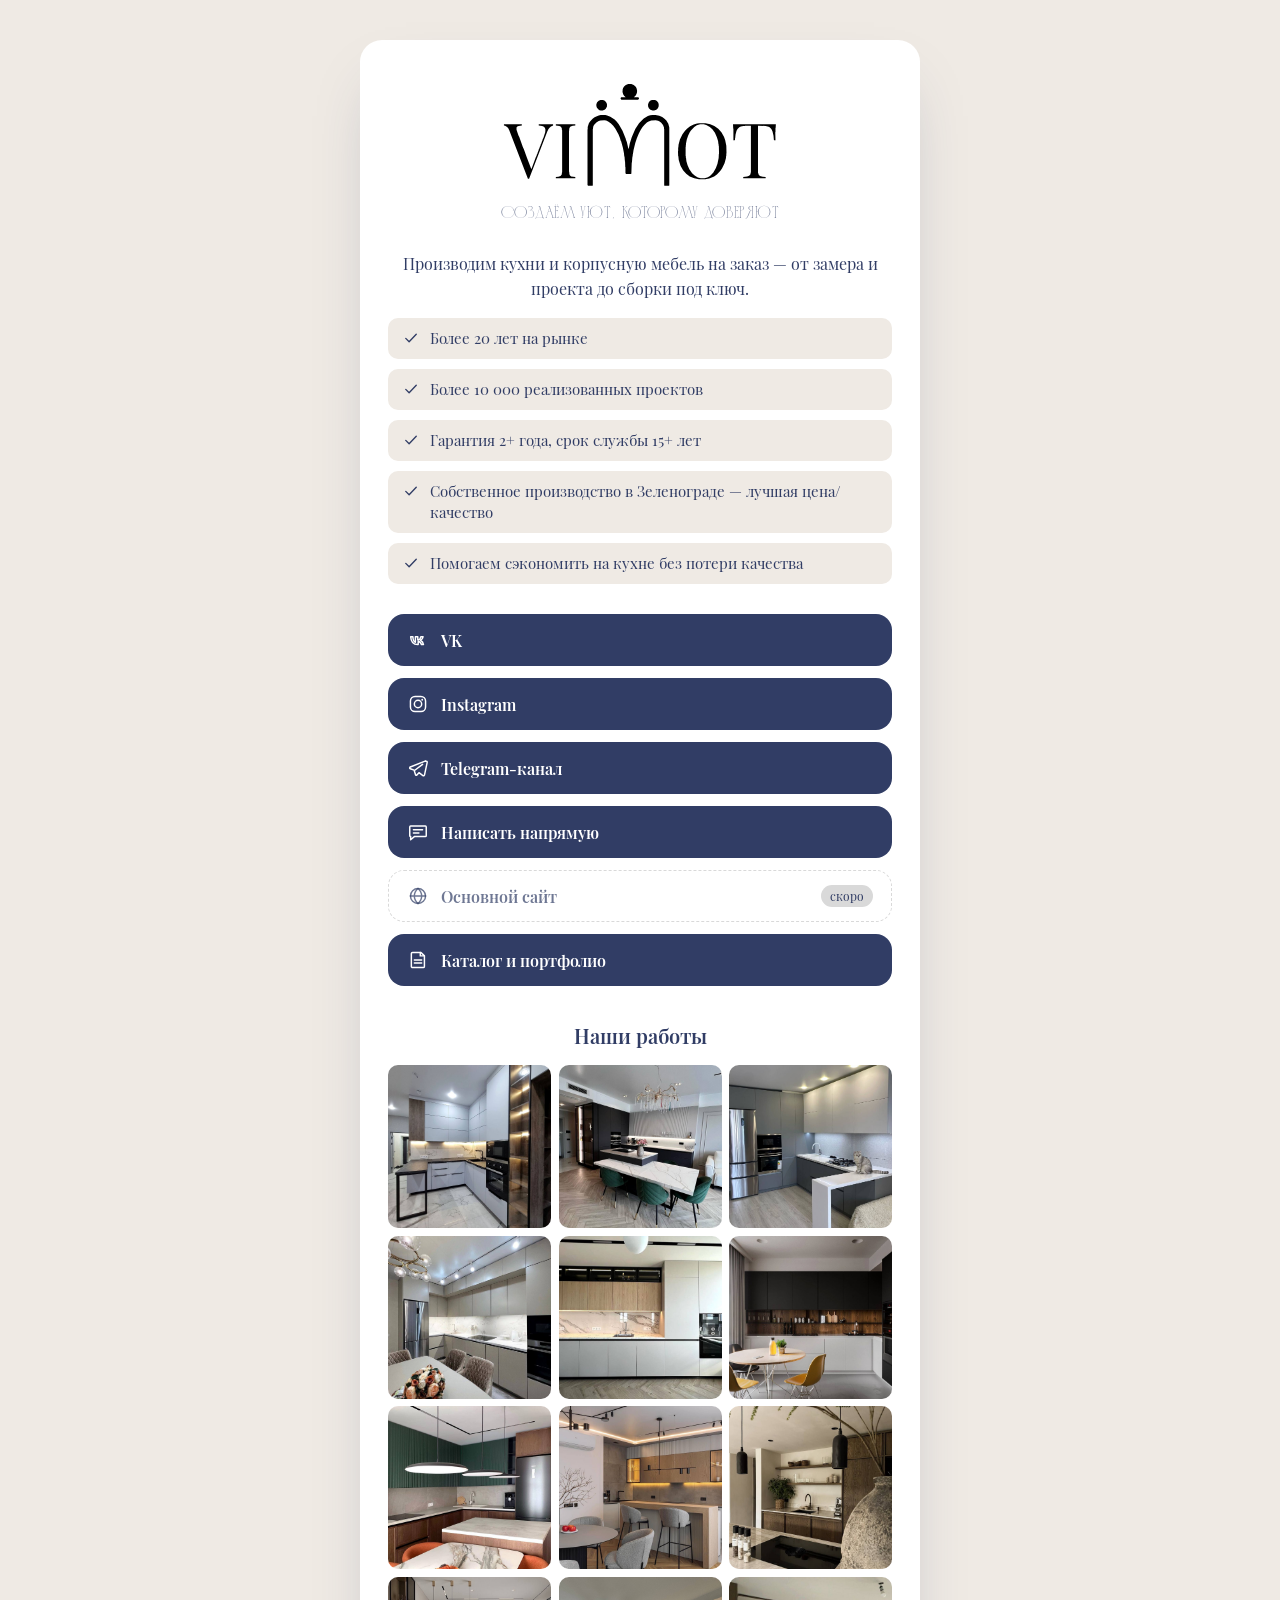
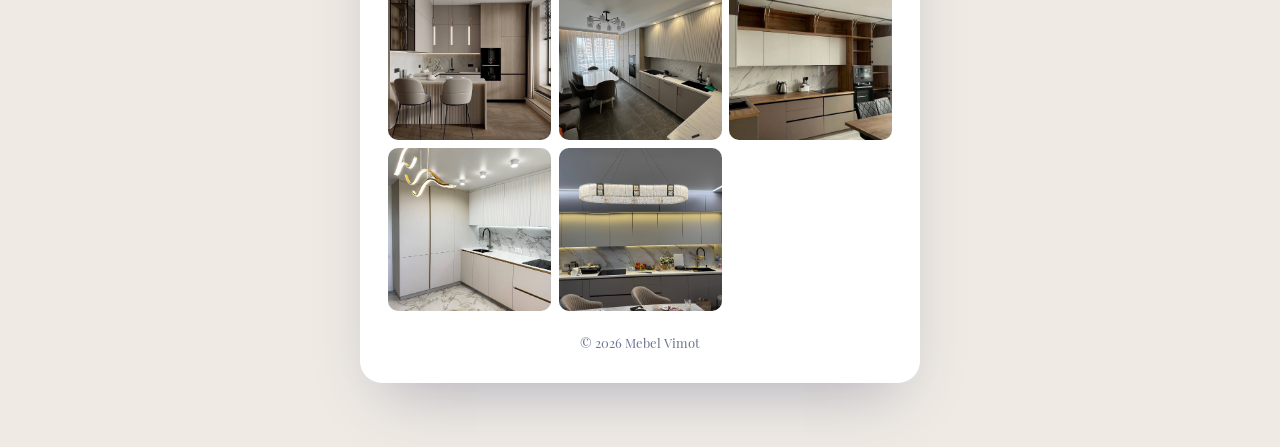
==== index.html @ 08127fa8 "Первая версия тап-линка Mebel Vimot Одностраничный переходник: соцсети, прямой контакт, галерея рабо" ====
<!doctype html>
<html lang="ru">
<head>
  <meta charset="UTF-8" />
  <meta name="viewport" content="width=device-width, initial-scale=1" />
  <title>Mebel Vimot — кухни и корпусная мебель на заказ</title>
  <meta name="description" content="Mebel Vimot — кухни и корпусная мебель на заказ. Соцсети, прямой контакт и портфолио работ." />

  <link rel="icon" type="image/svg+xml" href="assets/logo/logo.svg" />
  <meta property="og:title" content="Mebel Vimot" />
  <meta property="og:description" content="Кухни и корпусная мебель на заказ — создаём уют, которому доверяют." />
  <meta property="og:image" content="assets/images/gallery/kitchen-01.jpg" />
  <meta property="og:type" content="website" />

  <link rel="stylesheet" href="css/variables.css" />
  <link rel="stylesheet" href="css/style.css" />
  <link rel="stylesheet" href="css/animations.css" />
</head>
<body>
  <div class="page">
    <div class="card">
      <header class="hero">
        <img class="hero__logo" src="assets/logo/logo.svg" alt="Mebel Vimot" />
        <p class="hero__slogan">создаём уют, которому доверяют</p>
      </header>

      <section class="about">
        <p class="about__text" data-about-text></p>
        <ul class="about__list" data-about-list></ul>
      </section>

      <nav class="links" data-links aria-label="Ссылки"></nav>

      <section class="gallery">
        <h2 class="gallery__title" data-gallery-title></h2>
        <div class="gallery__grid" data-gallery-grid></div>
      </section>

      <footer class="footer">© 2026 Mebel Vimot</footer>
    </div>
  </div>

  <div class="lightbox" data-lightbox>
    <button type="button" class="lightbox__close" data-lightbox-close aria-label="Закрыть">
      <svg viewBox="0 0 24 24" fill="none" stroke="currentColor" stroke-width="1.8" stroke-linecap="round"><path d="M5 5l14 14M19 5 5 19"/></svg>
    </button>
    <button type="button" class="lightbox__nav lightbox__nav--prev" data-lightbox-prev aria-label="Предыдущее фото">
      <svg viewBox="0 0 24 24" fill="none" stroke="currentColor" stroke-width="1.8" stroke-linecap="round" stroke-linejoin="round"><path d="M14.5 5.5 8 12l6.5 6.5"/></svg>
    </button>
    <img src="" alt="Фото работы Mebel Vimot" />
    <button type="button" class="lightbox__nav lightbox__nav--next" data-lightbox-next aria-label="Следующее фото">
      <svg viewBox="0 0 24 24" fill="none" stroke="currentColor" stroke-width="1.8" stroke-linecap="round" stroke-linejoin="round"><path d="M14.5 5.5 8 12l6.5 6.5"/></svg>
    </button>
  </div>

  <script src="js/config.js"></script>
  <script src="js/main.js"></script>
</body>
</html>
---- css/variables.css ----
@font-face {
  font-family: "Playfair Display";
  src: url("../assets/fonts/PlayfairDisplay-Regular.ttf") format("truetype");
  font-weight: 400;
  font-style: normal;
  font-display: swap;
}
@font-face {
  font-family: "Playfair Display";
  src: url("../assets/fonts/PlayfairDisplay-Italic.ttf") format("truetype");
  font-weight: 400;
  font-style: italic;
  font-display: swap;
}
@font-face {
  font-family: "Playfair Display";
  src: url("../assets/fonts/PlayfairDisplay-SemiBold.ttf") format("truetype");
  font-weight: 600;
  font-style: normal;
  font-display: swap;
}
@font-face {
  font-family: "Mirra";
  src: url("../assets/fonts/Mirra.otf") format("opentype");
  font-weight: 400;
  font-style: normal;
  font-display: swap;
}

:root {
  /* Фирменные цвета Mebel Vimot */
  --color-primary: #313d65;
  --color-primary-soft: #4d5c8f;
  --color-bg: #efeae4;
  --color-surface: #ffffff;
  --color-muted: #d9d9d9;
  --color-text: #313d65;
  --color-text-soft: #313d65b3;

  /* Шрифты */
  --font-display: "Mirra", "Playfair Display", Georgia, serif;
  --font-heading: "Playfair Display", Georgia, serif;
  --font-body: "Playfair Display", Georgia, serif;

  --radius-lg: 22px;
  --radius-md: 16px;
  --radius-sm: 10px;

  --shadow-card: 0 30px 60px -25px rgba(49, 61, 101, 0.35);
  --shadow-btn: 0 10px 24px -12px rgba(49, 61, 101, 0.45);

  --ease-out: cubic-bezier(0.16, 1, 0.3, 1);
}
---- css/style.css ----
* {
  box-sizing: border-box;
}

html,
body {
  margin: 0;
  padding: 0;
}

body {
  background: var(--color-bg);
  color: var(--color-text);
  font-family: var(--font-body);
  min-height: 100svh;
  display: flex;
  justify-content: center;
  padding: 40px 16px 64px;
  overflow-x: hidden;
}

.page {
  width: 100%;
  max-width: 560px;
  min-width: 0;
}

.card {
  background: var(--color-surface);
  border-radius: var(--radius-lg);
  padding: 40px 28px 32px;
  box-shadow: var(--shadow-card);
  position: relative;
  overflow: hidden;
}

.card::before {
  content: "";
  position: absolute;
  inset: -40% -40% auto auto;
  width: 60%;
  aspect-ratio: 1;
  background: radial-gradient(circle, var(--color-primary) 0%, transparent 70%);
  opacity: 0.06;
  pointer-events: none;
}

/* ---------- Hero ---------- */
.hero {
  text-align: center;
  margin-bottom: 28px;
}

.hero__logo {
  width: min(280px, 78%);
  height: auto;
  display: block;
  margin: 0 auto 14px;
}

.hero__slogan {
  margin: 0;
  font-family: var(--font-display);
  font-size: 17px;
  letter-spacing: 0.04em;
  color: var(--color-text-soft);
}

/* ---------- About ---------- */
.about {
  margin-bottom: 30px;
}

.about__text {
  margin: 0 0 16px;
  font-size: 16px;
  line-height: 1.6;
  text-align: center;
  color: var(--color-text);
}

.about__list {
  list-style: none;
  margin: 0;
  padding: 0;
  display: grid;
  gap: 10px;
}

.about__item {
  display: flex;
  align-items: flex-start;
  gap: 10px;
  font-size: 14.5px;
  line-height: 1.45;
  padding: 10px 14px;
  background: var(--color-bg);
  border-radius: var(--radius-sm);
}

.about__item svg {
  flex: none;
  width: 18px;
  height: 18px;
  margin-top: 1px;
  color: var(--color-primary);
}

.about__item span {
  flex: 1;
  min-width: 0;
}

/* ---------- Links ---------- */
.links {
  display: grid;
  gap: 12px;
  margin-bottom: 36px;
}

.link-btn {
  display: flex;
  align-items: center;
  gap: 12px;
  padding: 14px 18px;
  border-radius: var(--radius-md);
  background: var(--color-primary);
  color: var(--color-surface);
  text-decoration: none;
  font-family: var(--font-heading);
  font-weight: 600;
  font-size: 16px;
  border: 1px solid transparent;
  cursor: pointer;
  transition: transform 0.25s var(--ease-out), box-shadow 0.25s var(--ease-out);
  will-change: transform;
}

.link-btn:hover,
.link-btn:focus-visible {
  transform: translateY(-2px) scale(1.015);
  box-shadow: var(--shadow-btn);
}

.link-btn:active {
  transform: translateY(0) scale(0.985);
}

.link-btn__icon {
  width: 22px;
  height: 22px;
  flex: none;
  display: grid;
  place-items: center;
}

.link-btn__icon svg {
  width: 100%;
  height: 100%;
}

.link-btn__label {
  flex: 1;
  min-width: 0;
}

.link-btn--outline {
  background: transparent;
  color: var(--color-primary);
  border-color: var(--color-muted);
}

.link-btn--disabled {
  background: transparent;
  color: var(--color-text-soft);
  border: 1px dashed var(--color-muted);
  cursor: default;
  pointer-events: none;
}

.link-btn__badge {
  font-family: var(--font-body);
  font-weight: 400;
  font-size: 12px;
  padding: 3px 9px;
  border-radius: 999px;
  background: var(--color-muted);
  color: var(--color-text);
}

/* ---------- Gallery ---------- */
.gallery {
  margin-bottom: 24px;
}

.gallery__title {
  font-family: var(--font-heading);
  font-size: 20px;
  font-weight: 600;
  text-align: center;
  margin: 0 0 16px;
}

.gallery__grid {
  display: grid;
  grid-template-columns: repeat(2, 1fr);
  gap: 8px;
}

@media (min-width: 460px) {
  .gallery__grid {
    grid-template-columns: repeat(3, 1fr);
  }
}

.gallery__item {
  position: relative;
  aspect-ratio: 1;
  border-radius: var(--radius-sm);
  overflow: hidden;
  cursor: zoom-in;
  border: none;
  padding: 0;
  background: var(--color-bg);
}

.gallery__item img {
  width: 100%;
  height: 100%;
  object-fit: cover;
  display: block;
  transition: transform 0.5s var(--ease-out);
}

.gallery__item:hover img,
.gallery__item:focus-visible img {
  transform: scale(1.08);
}

/* ---------- Footer ---------- */
.footer {
  text-align: center;
  font-size: 12.5px;
  color: var(--color-text-soft);
}

/* ---------- Lightbox ---------- */
.lightbox {
  position: fixed;
  inset: 0;
  background: rgba(20, 24, 41, 0.88);
  display: flex;
  align-items: center;
  justify-content: center;
  z-index: 100;
  padding: 24px;
  opacity: 0;
  pointer-events: none;
  transition: opacity 0.3s var(--ease-out);
}

.lightbox.is-open {
  opacity: 1;
  pointer-events: auto;
}

.lightbox img {
  max-width: min(900px, 100%);
  max-height: 82vh;
  border-radius: var(--radius-sm);
  box-shadow: 0 30px 80px rgba(0, 0, 0, 0.5);
}

.lightbox__close,
.lightbox__nav {
  position: absolute;
  background: rgba(255, 255, 255, 0.12);
  border: none;
  color: #fff;
  width: 44px;
  height: 44px;
  border-radius: 50%;
  display: grid;
  place-items: center;
  cursor: pointer;
  transition: background 0.2s ease;
}

.lightbox__close:hover,
.lightbox__nav:hover {
  background: rgba(255, 255, 255, 0.24);
}

.lightbox__close {
  top: 20px;
  right: 20px;
}

.lightbox__close svg {
  width: 18px;
  height: 18px;
}

.lightbox__nav svg {
  width: 20px;
  height: 20px;
}

.lightbox__nav--prev {
  left: 12px;
  top: 50%;
  transform: translateY(-50%);
}

.lightbox__nav--next {
  right: 12px;
  top: 50%;
  transform: translateY(-50%) rotate(180deg);
}

@media (max-width: 480px) {
  .card {
    padding: 32px 18px 26px;
  }

  .lightbox__nav {
    width: 38px;
    height: 38px;
  }
}

/* ---------- Portfolio page ---------- */
.portfolio-page {
  max-width: 900px;
}

.portfolio-page .card {
  padding: 24px;
}

.portfolio-page__header {
  display: flex;
  align-items: center;
  justify-content: space-between;
  gap: 12px;
  margin-bottom: 16px;
}

.portfolio-page__title {
  font-family: var(--font-heading);
  font-weight: 600;
  font-size: 20px;
  margin: 0;
}

.back-link {
  font-family: var(--font-body);
  font-size: 14px;
  color: var(--color-primary);
  text-decoration: none;
  border-bottom: 1px solid var(--color-muted);
}

.pdf-frame-wrap {
  border-radius: var(--radius-md);
  overflow: hidden;
  border: 1px solid var(--color-muted);
  background: var(--color-bg);
}

.pdf-frame-wrap iframe {
  width: 100%;
  height: 78vh;
  border: none;
  display: block;
}

.pdf-fallback {
  text-align: center;
  margin-top: 14px;
  font-size: 13.5px;
  color: var(--color-text-soft);
}

.pdf-fallback a {
  color: var(--color-primary);
}
---- css/animations.css ----
@keyframes fadeUp {
  from {
    opacity: 0;
    transform: translateY(14px);
  }
  to {
    opacity: 1;
    transform: translateY(0);
  }
}

@keyframes float {
  0%,
  100% {
    transform: translateY(0);
  }
  50% {
    transform: translateY(-6px);
  }
}

@keyframes popIn {
  from {
    opacity: 0;
    transform: scale(0.92);
  }
  to {
    opacity: 1;
    transform: scale(1);
  }
}

.hero__logo {
  animation: float 6s ease-in-out infinite;
}

.reveal {
  opacity: 0;
  transform: translateY(14px);
}

.reveal.is-visible {
  animation: fadeUp 0.7s var(--ease-out) forwards;
}

.links .link-btn.reveal.is-visible {
  animation-name: fadeUp;
}

.gallery__item.reveal.is-visible {
  animation: popIn 0.5s var(--ease-out) forwards;
}

@media (prefers-reduced-motion: reduce) {
  .hero__logo {
    animation: none;
  }

  .reveal,
  .reveal.is-visible,
  .gallery__item.reveal.is-visible {
    animation: none !important;
    opacity: 1 !important;
    transform: none !important;
  }

  .link-btn,
  .gallery__item img {
    transition: none !important;
  }
}
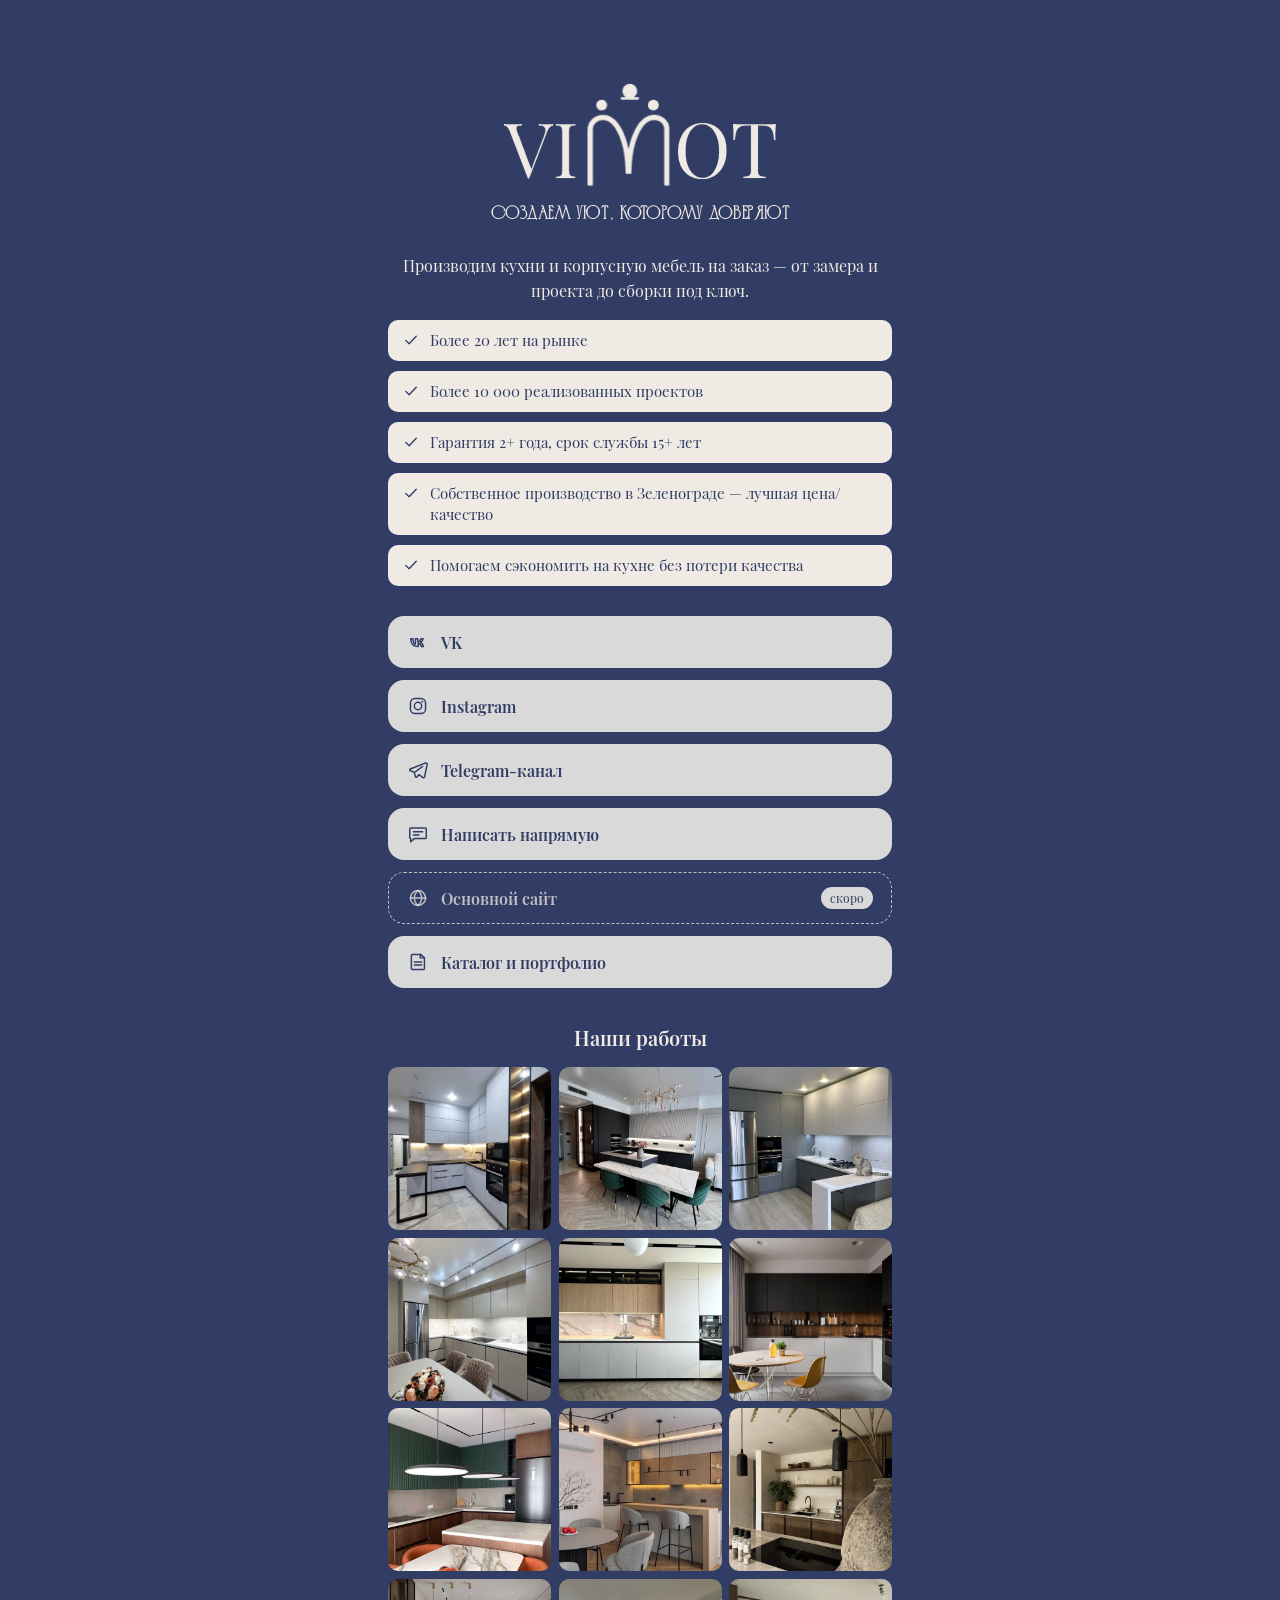
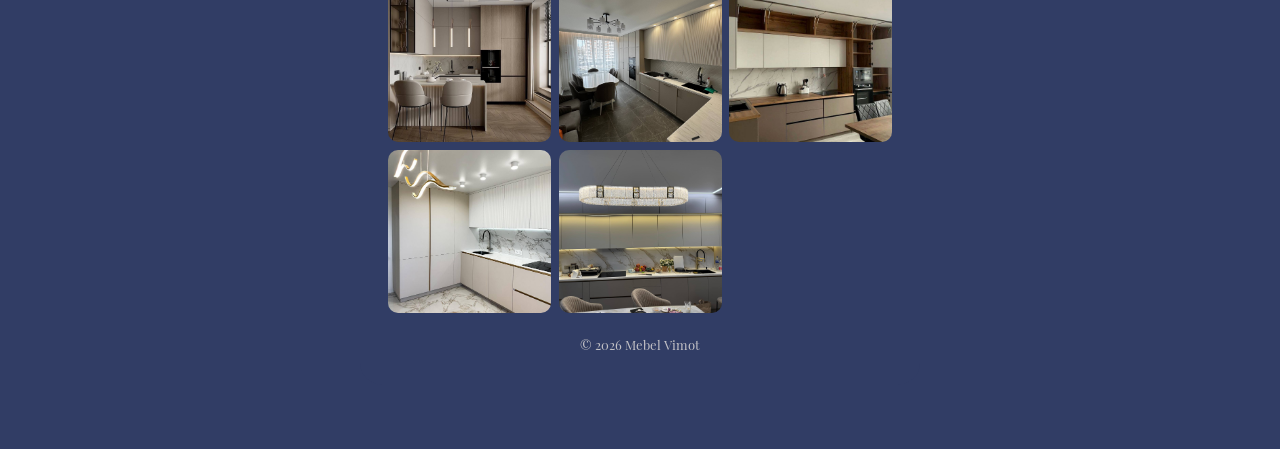
==== commit 258b324a: "Тёмно-синий фон, светлые плашки/кнопки, анимация логотипа Фон страницы — фирменный синий, плашки пре" ====
--- a/index.html
+++ b/index.html
@@ -20,7 +20,20 @@
   <div class="page">
     <div class="card">
       <header class="hero">
-        <img class="hero__logo" src="assets/logo/logo.svg" alt="Mebel Vimot" />
+        <svg class="hero__logo" viewBox="0 0 1424 558" xmlns="http://www.w3.org/2000/svg" role="img" aria-label="Mebel Vimot">
+          <g class="logo-letters">
+            <path class="logo-letter" fill="currentColor" d="M 21 224 L 20 225 L 20 231 L 26 232 L 36 238 L 42 245 L 47 255 L 142 501 L 148 501 L 240 262 L 246 250 L 252 242 L 259 236 L 270 231 L 270 224 L 265 224 L 264 225 L 208 225 L 207 224 L 197 224 L 197 231 L 214 233 L 221 236 L 226 240 L 230 247 L 231 252 L 230 265 L 221 293 L 217 301 L 216 306 L 212 314 L 211 319 L 207 327 L 206 332 L 202 340 L 201 345 L 197 353 L 196 358 L 192 366 L 191 371 L 187 379 L 186 384 L 182 392 L 161 449 L 159 451 L 137 395 L 121 350 L 117 342 L 98 289 L 94 281 L 84 252 L 84 241 L 88 236 L 95 233 L 111 231 L 111 224 L 103 224 L 102 225 L 29 225 L 28 224 Z"/>
+            <path class="logo-letter" fill="currentColor" d="M 285 224 L 284 225 L 284 231 L 302 233 L 308 236 L 314 244 L 315 254 L 316 255 L 316 468 L 315 469 L 314 479 L 308 487 L 297 491 L 284 492 L 284 499 L 290 499 L 291 498 L 375 498 L 376 499 L 383 499 L 383 492 L 362 489 L 356 484 L 353 478 L 352 467 L 351 466 L 351 257 L 352 256 L 352 249 L 354 242 L 359 236 L 370 232 L 383 231 L 383 224 L 374 224 L 373 225 L 294 225 L 293 224 Z"/>
+            <path class="logo-letter" fill="currentColor" d="M 846 206 L 835 195 L 825 188 L 810 181 L 791 177 L 776 177 L 775 178 L 764 179 L 752 183 L 731 195 L 707 219 L 688 249 L 670 290 L 660 322 L 655 347 L 653 349 L 645 315 L 640 302 L 640 299 L 623 257 L 604 225 L 593 211 L 583 201 L 561 186 L 545 180 L 536 178 L 512 178 L 502 180 L 481 189 L 471 196 L 458 210 L 452 220 L 446 239 L 446 250 L 445 251 L 445 533 L 448 537 L 470 537 L 472 535 L 472 248 L 473 247 L 474 237 L 478 228 L 490 215 L 502 208 L 511 205 L 530 204 L 540 206 L 550 210 L 563 219 L 576 232 L 587 247 L 603 277 L 610 294 L 614 308 L 616 311 L 625 344 L 631 374 L 631 380 L 634 395 L 634 403 L 635 404 L 635 412 L 636 413 L 637 441 L 638 442 L 638 473 L 642 477 L 664 477 L 668 475 L 670 419 L 671 418 L 673 392 L 674 391 L 674 385 L 675 384 L 675 378 L 676 377 L 679 356 L 688 320 L 696 296 L 706 272 L 716 253 L 725 239 L 735 227 L 747 216 L 753 212 L 769 205 L 792 204 L 804 207 L 812 211 L 820 217 L 829 228 L 834 241 L 834 247 L 835 248 L 835 535 L 837 537 L 859 537 L 861 535 L 861 241 L 856 222 Z"/>
+            <path class="logo-letter" fill="currentColor" fill-rule="evenodd" d="M 1014 219 L 1013 220 L 1002 221 L 985 226 L 967 235 L 951 247 L 941 257 L 928 275 L 915 302 L 908 328 L 907 342 L 906 343 L 906 360 L 905 361 L 906 386 L 907 387 L 909 406 L 918 435 L 931 458 L 947 476 L 965 489 L 988 499 L 1012 504 L 1044 504 L 1064 500 L 1089 489 L 1103 479 L 1120 462 L 1129 449 L 1142 422 L 1149 397 L 1150 385 L 1151 384 L 1151 373 L 1152 372 L 1151 334 L 1145 304 L 1139 288 L 1126 265 L 1110 247 L 1090 233 L 1069 224 L 1045 219 Z M 1018 225 L 1036 225 L 1049 228 L 1067 238 L 1080 250 L 1093 268 L 1103 290 L 1109 310 L 1111 326 L 1112 327 L 1112 334 L 1113 335 L 1114 374 L 1113 375 L 1112 396 L 1106 425 L 1098 447 L 1085 469 L 1072 483 L 1064 489 L 1054 494 L 1040 498 L 1021 498 L 1006 494 L 990 485 L 977 473 L 963 453 L 954 433 L 948 412 L 946 395 L 945 394 L 945 386 L 944 385 L 944 339 L 945 338 L 945 329 L 946 328 L 946 322 L 950 302 L 957 281 L 965 265 L 971 256 L 988 238 L 1001 230 Z"/>
+            <path class="logo-letter" fill="currentColor" d="M 1185 224 L 1186 246 L 1187 247 L 1187 303 L 1186 305 L 1194 305 L 1195 304 L 1195 296 L 1196 295 L 1198 277 L 1203 258 L 1208 249 L 1217 240 L 1225 236 L 1237 233 L 1245 233 L 1246 232 L 1275 232 L 1276 233 L 1276 467 L 1273 479 L 1267 486 L 1257 490 L 1237 492 L 1237 499 L 1244 499 L 1245 498 L 1343 498 L 1344 499 L 1351 499 L 1351 492 L 1336 491 L 1322 487 L 1316 481 L 1312 469 L 1312 233 L 1313 232 L 1351 233 L 1366 237 L 1371 240 L 1380 249 L 1386 261 L 1391 283 L 1393 305 L 1402 305 L 1401 304 L 1400 265 L 1401 264 L 1401 243 L 1402 242 L 1403 224 L 1388 224 L 1387 225 L 1201 225 L 1200 224 Z"/>
+          </g>
+          <g class="logo-dots">
+            <path class="logo-dot" fill="currentColor" d="M 511 101 L 502 105 L 494 113 L 490 123 L 490 132 L 493 141 L 501 150 L 506 153 L 513 155 L 522 155 L 532 151 L 538 146 L 544 134 L 544 122 L 539 111 L 531 104 L 523 101 Z"/>
+            <path class="logo-dot" fill="currentColor" d="M 631 33 L 627 39 L 624 47 L 623 61 L 627 74 L 631 80 L 639 87 L 638 88 L 617 88 L 615 89 L 613 94 L 616 99 L 618 100 L 702 100 L 706 97 L 707 94 L 705 89 L 703 88 L 682 88 L 681 87 L 691 77 L 695 69 L 697 61 L 697 52 L 694 41 L 689 33 L 680 25 L 668 20 L 652 20 L 640 25 Z"/>
+            <path class="logo-dot" fill="currentColor" d="M 774 101 L 768 103 L 762 107 L 757 113 L 753 123 L 753 133 L 757 143 L 765 151 L 776 155 L 784 155 L 795 151 L 803 143 L 807 133 L 807 123 L 805 116 L 798 107 L 792 103 L 786 101 Z"/>
+          </g>
+        </svg>
         <p class="hero__slogan">создаём уют, которому доверяют</p>
       </header>
 
--- a/css/variables.css
+++ b/css/variables.css
@@ -31,11 +31,21 @@
   /* Фирменные цвета Mebel Vimot */
   --color-primary: #313d65;
   --color-primary-soft: #4d5c8f;
-  --color-bg: #efeae4;
-  --color-surface: #ffffff;
+
+  /* Фон страницы — фирменный синий, остальное (плашки/кнопки) — бежевое и серое */
+  --color-bg: #313d65;
+  --color-surface: #313d65;
+  --color-beige: #efeae4;
+  --color-gray: #d9d9d9;
   --color-muted: #d9d9d9;
+
+  /* Текст на светлых плашках/кнопках */
   --color-text: #313d65;
   --color-text-soft: #313d65b3;
+
+  /* Текст прямо на синем фоне (слоган, заголовки, футер) */
+  --color-on-dark: #efeae4;
+  --color-on-dark-soft: #efeae4c2;
 
   /* Шрифты */
   --font-display: "Mirra", "Playfair Display", Georgia, serif;
--- a/css/style.css
+++ b/css/style.css
@@ -29,7 +29,6 @@
   background: var(--color-surface);
   border-radius: var(--radius-lg);
   padding: 40px 28px 32px;
-  box-shadow: var(--shadow-card);
   position: relative;
   overflow: hidden;
 }
@@ -40,8 +39,8 @@
   inset: -40% -40% auto auto;
   width: 60%;
   aspect-ratio: 1;
-  background: radial-gradient(circle, var(--color-primary) 0%, transparent 70%);
-  opacity: 0.06;
+  background: radial-gradient(circle, var(--color-beige) 0%, transparent 70%);
+  opacity: 0.08;
   pointer-events: none;
 }
 
@@ -56,14 +55,16 @@
   height: auto;
   display: block;
   margin: 0 auto 14px;
+  color: var(--color-on-dark);
 }
 
 .hero__slogan {
   margin: 0;
   font-family: var(--font-display);
-  font-size: 17px;
+  font-weight: 700;
+  font-size: 18px;
   letter-spacing: 0.04em;
-  color: var(--color-text-soft);
+  color: var(--color-on-dark);
 }
 
 /* ---------- About ---------- */
@@ -76,7 +77,7 @@
   font-size: 16px;
   line-height: 1.6;
   text-align: center;
-  color: var(--color-text);
+  color: var(--color-on-dark);
 }
 
 .about__list {
@@ -94,7 +95,7 @@
   font-size: 14.5px;
   line-height: 1.45;
   padding: 10px 14px;
-  background: var(--color-bg);
+  background: var(--color-beige);
   border-radius: var(--radius-sm);
 }
 
@@ -124,8 +125,8 @@
   gap: 12px;
   padding: 14px 18px;
   border-radius: var(--radius-md);
-  background: var(--color-primary);
-  color: var(--color-surface);
+  background: var(--color-gray);
+  color: var(--color-text);
   text-decoration: none;
   font-family: var(--font-heading);
   font-weight: 600;
@@ -166,14 +167,14 @@
 
 .link-btn--outline {
   background: transparent;
-  color: var(--color-primary);
-  border-color: var(--color-muted);
+  color: var(--color-on-dark);
+  border-color: var(--color-on-dark-soft);
 }
 
 .link-btn--disabled {
   background: transparent;
-  color: var(--color-text-soft);
-  border: 1px dashed var(--color-muted);
+  color: var(--color-on-dark-soft);
+  border: 1px dashed var(--color-on-dark-soft);
   cursor: default;
   pointer-events: none;
 }
@@ -199,6 +200,7 @@
   font-weight: 600;
   text-align: center;
   margin: 0 0 16px;
+  color: var(--color-on-dark);
 }
 
 .gallery__grid {
@@ -241,7 +243,7 @@
 .footer {
   text-align: center;
   font-size: 12.5px;
-  color: var(--color-text-soft);
+  color: var(--color-on-dark-soft);
 }
 
 /* ---------- Lightbox ---------- */
@@ -351,21 +353,22 @@
   font-weight: 600;
   font-size: 20px;
   margin: 0;
+  color: var(--color-on-dark);
 }
 
 .back-link {
   font-family: var(--font-body);
   font-size: 14px;
-  color: var(--color-primary);
+  color: var(--color-on-dark);
   text-decoration: none;
-  border-bottom: 1px solid var(--color-muted);
+  border-bottom: 1px solid var(--color-on-dark-soft);
 }
 
 .pdf-frame-wrap {
   border-radius: var(--radius-md);
   overflow: hidden;
-  border: 1px solid var(--color-muted);
-  background: var(--color-bg);
+  border: 1px solid var(--color-on-dark-soft);
+  background: var(--color-beige);
 }
 
 .pdf-frame-wrap iframe {
@@ -379,9 +382,9 @@
   text-align: center;
   margin-top: 14px;
   font-size: 13.5px;
-  color: var(--color-text-soft);
+  color: var(--color-on-dark-soft);
 }
 
 .pdf-fallback a {
-  color: var(--color-primary);
-}
+  color: var(--color-on-dark);
+}
--- a/css/animations.css
+++ b/css/animations.css
@@ -30,8 +30,69 @@
   }
 }
 
+@keyframes logoLetterIn {
+  from {
+    opacity: 0;
+    transform: translateY(10px) scale(0.94);
+  }
+  to {
+    opacity: 1;
+    transform: translateY(0) scale(1);
+  }
+}
+
+@keyframes logoDotIn {
+  from {
+    opacity: 0;
+    transform: scale(0.3);
+  }
+  to {
+    opacity: 1;
+    transform: scale(1);
+  }
+}
+
+@keyframes logoBlink {
+  0%,
+  100% {
+    transform: scaleY(1);
+  }
+  50% {
+    transform: scaleY(0.1);
+  }
+}
+
 .hero__logo {
   animation: float 6s ease-in-out infinite;
+}
+
+.hero__logo .logo-letter {
+  opacity: 0;
+  animation: logoLetterIn 0.45s var(--ease-out) forwards;
+}
+
+.hero__logo .logo-letters .logo-letter:nth-child(1) {
+  animation-delay: 0.05s;
+}
+.hero__logo .logo-letters .logo-letter:nth-child(2) {
+  animation-delay: 0.1s;
+}
+.hero__logo .logo-letters .logo-letter:nth-child(3) {
+  animation-delay: 0.15s;
+}
+.hero__logo .logo-letters .logo-letter:nth-child(4) {
+  animation-delay: 0.2s;
+}
+.hero__logo .logo-letters .logo-letter:nth-child(5) {
+  animation-delay: 0.25s;
+}
+
+.hero__logo .logo-dot {
+  opacity: 0;
+  transform-box: fill-box;
+  transform-origin: center;
+  animation: logoDotIn 0.3s var(--ease-out) 0.3s forwards,
+    logoBlink 0.35s ease-in-out 0.85s 2;
 }
 
 .reveal {
@@ -52,8 +113,12 @@
 }
 
 @media (prefers-reduced-motion: reduce) {
-  .hero__logo {
-    animation: none;
+  .hero__logo,
+  .hero__logo .logo-letter,
+  .hero__logo .logo-dot {
+    animation: none !important;
+    opacity: 1 !important;
+    transform: none !important;
   }
 
   .reveal,
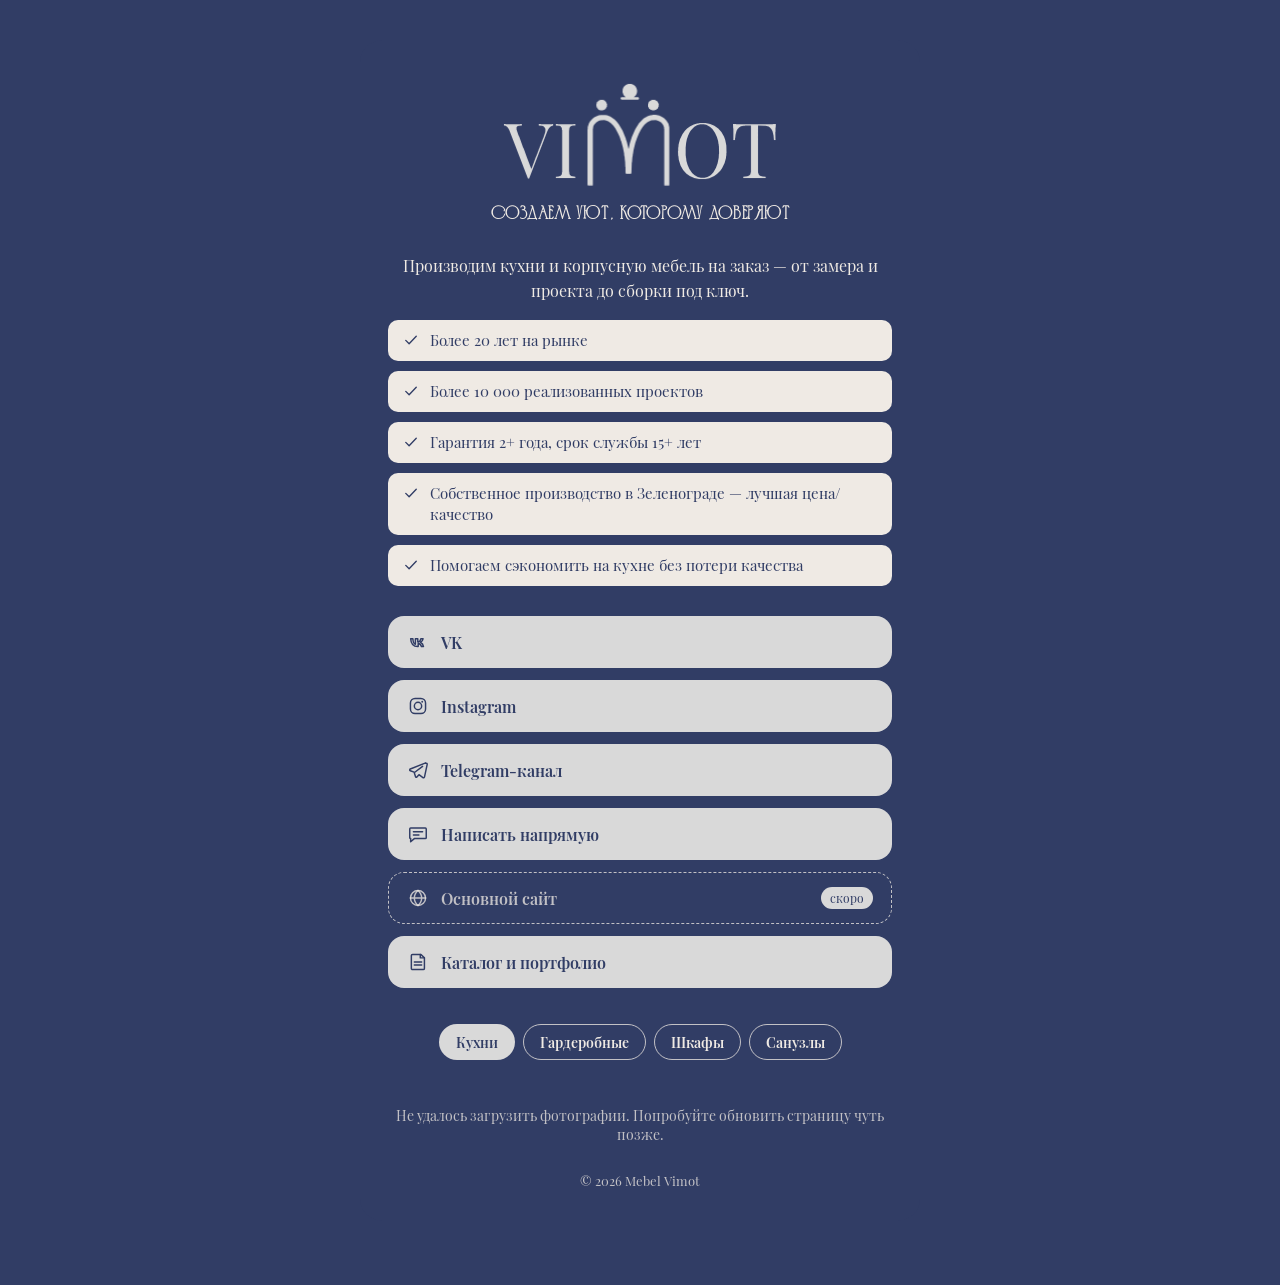
==== commit 4929b64c: "Разделить галерею на 4 раздела с автоподгрузкой фото Кухни/Гардеробные/Шкафы/Санузлы теперь отдельны" ====
--- a/index.html
+++ b/index.html
@@ -9,7 +9,7 @@
   <link rel="icon" type="image/svg+xml" href="assets/logo/logo.svg" />
   <meta property="og:title" content="Mebel Vimot" />
   <meta property="og:description" content="Кухни и корпусная мебель на заказ — создаём уют, которому доверяют." />
-  <meta property="og:image" content="assets/images/gallery/kitchen-01.jpg" />
+  <meta property="og:image" content="assets/images/gallery/kitchens/kitchen-01.jpg" />
   <meta property="og:type" content="website" />
 
   <link rel="stylesheet" href="css/variables.css" />
@@ -45,8 +45,9 @@
       <nav class="links" data-links aria-label="Ссылки"></nav>
 
       <section class="gallery">
-        <h2 class="gallery__title" data-gallery-title></h2>
+        <div class="gallery__tabs" data-gallery-tabs></div>
         <div class="gallery__grid" data-gallery-grid></div>
+        <p class="gallery__empty" data-gallery-empty hidden></p>
       </section>
 
       <footer class="footer">© 2026 Mebel Vimot</footer>
--- a/css/style.css
+++ b/css/style.css
@@ -55,7 +55,7 @@
   height: auto;
   display: block;
   margin: 0 auto 14px;
-  color: var(--color-on-dark);
+  color: var(--color-gray);
 }
 
 .hero__slogan {
@@ -194,13 +194,43 @@
   margin-bottom: 24px;
 }
 
-.gallery__title {
+.gallery__tabs {
+  display: flex;
+  flex-wrap: wrap;
+  justify-content: center;
+  gap: 8px;
+  margin-bottom: 16px;
+}
+
+.gallery__tab {
+  padding: 8px 16px;
+  border-radius: 999px;
+  border: 1px solid var(--color-on-dark-soft);
+  background: transparent;
+  color: var(--color-on-dark);
   font-family: var(--font-heading);
-  font-size: 20px;
   font-weight: 600;
+  font-size: 13.5px;
+  cursor: pointer;
+  transition: background 0.2s ease, color 0.2s ease, border-color 0.2s ease,
+    transform 0.2s ease;
+}
+
+.gallery__tab:hover {
+  transform: translateY(-1px);
+}
+
+.gallery__tab.is-active {
+  background: var(--color-gray);
+  border-color: transparent;
+  color: var(--color-text);
+}
+
+.gallery__empty {
   text-align: center;
-  margin: 0 0 16px;
-  color: var(--color-on-dark);
+  color: var(--color-on-dark-soft);
+  font-size: 14px;
+  padding: 16px 0 4px;
 }
 
 .gallery__grid {
